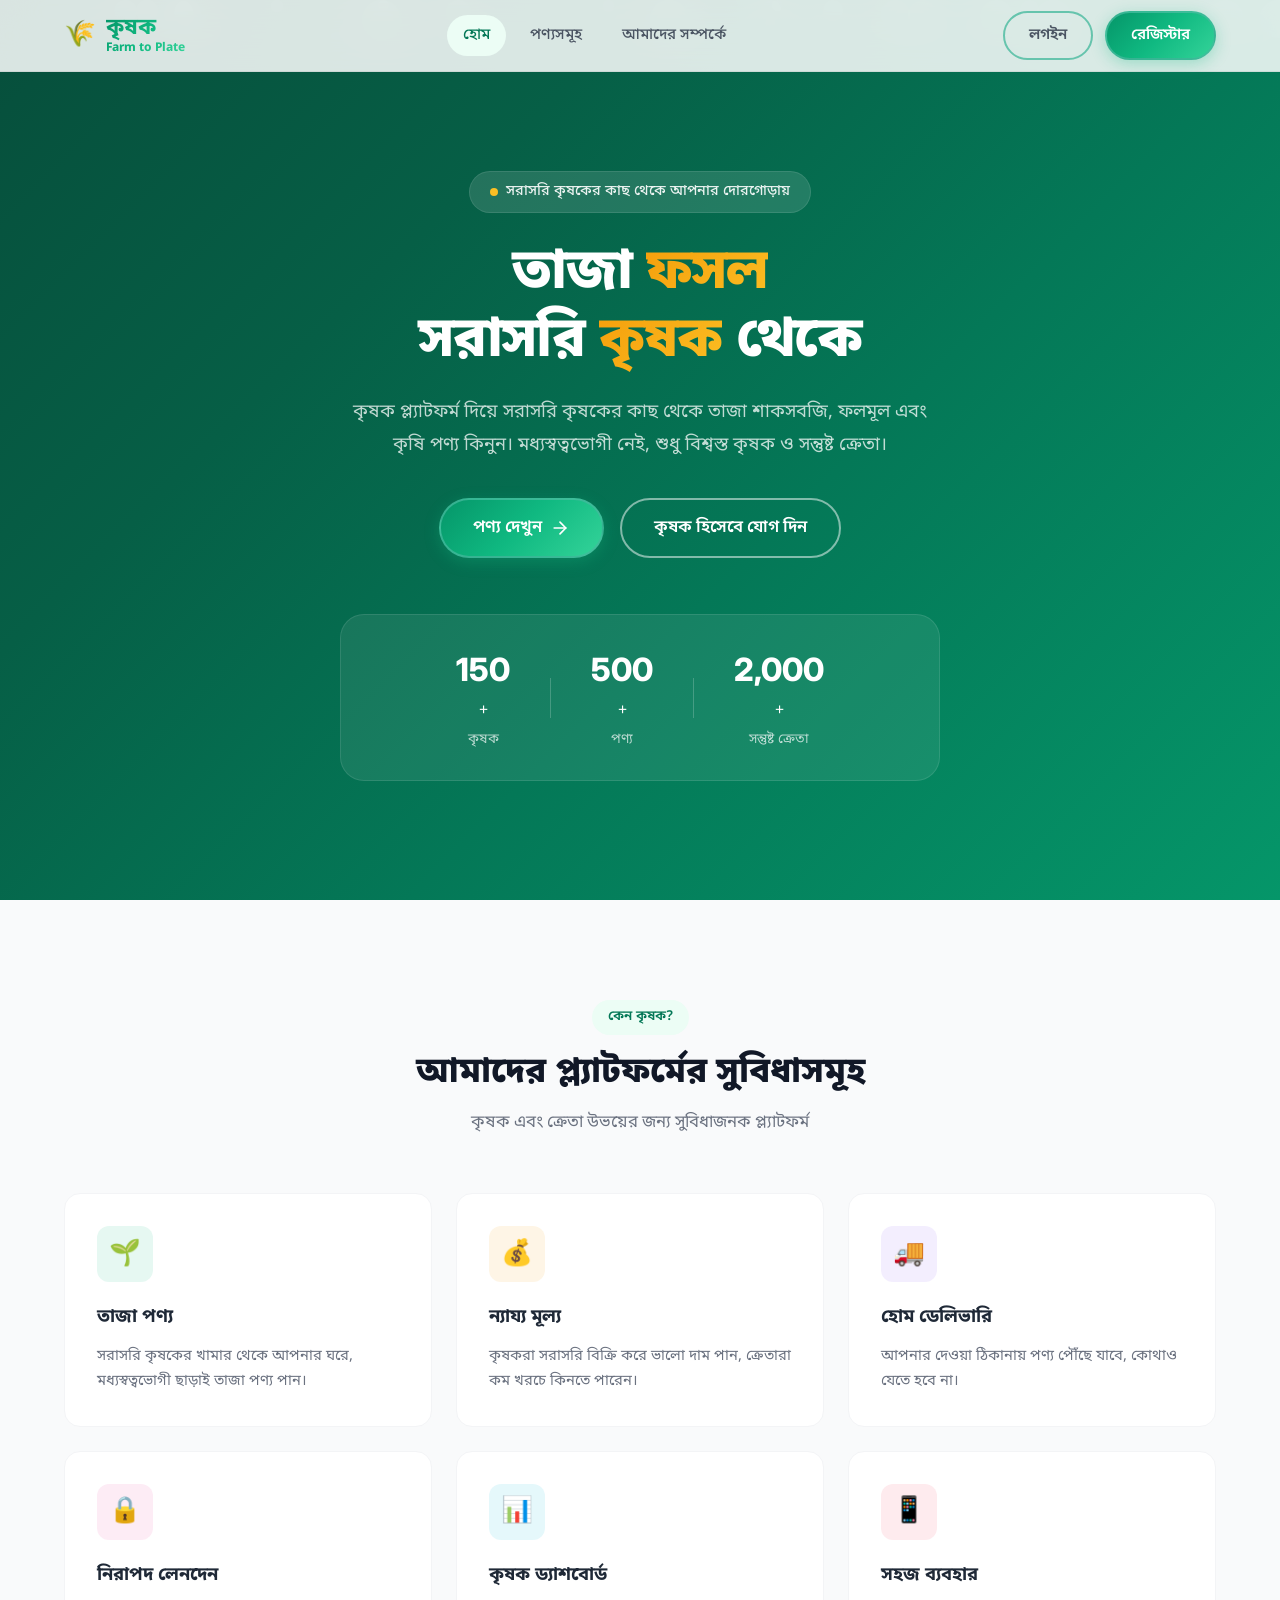
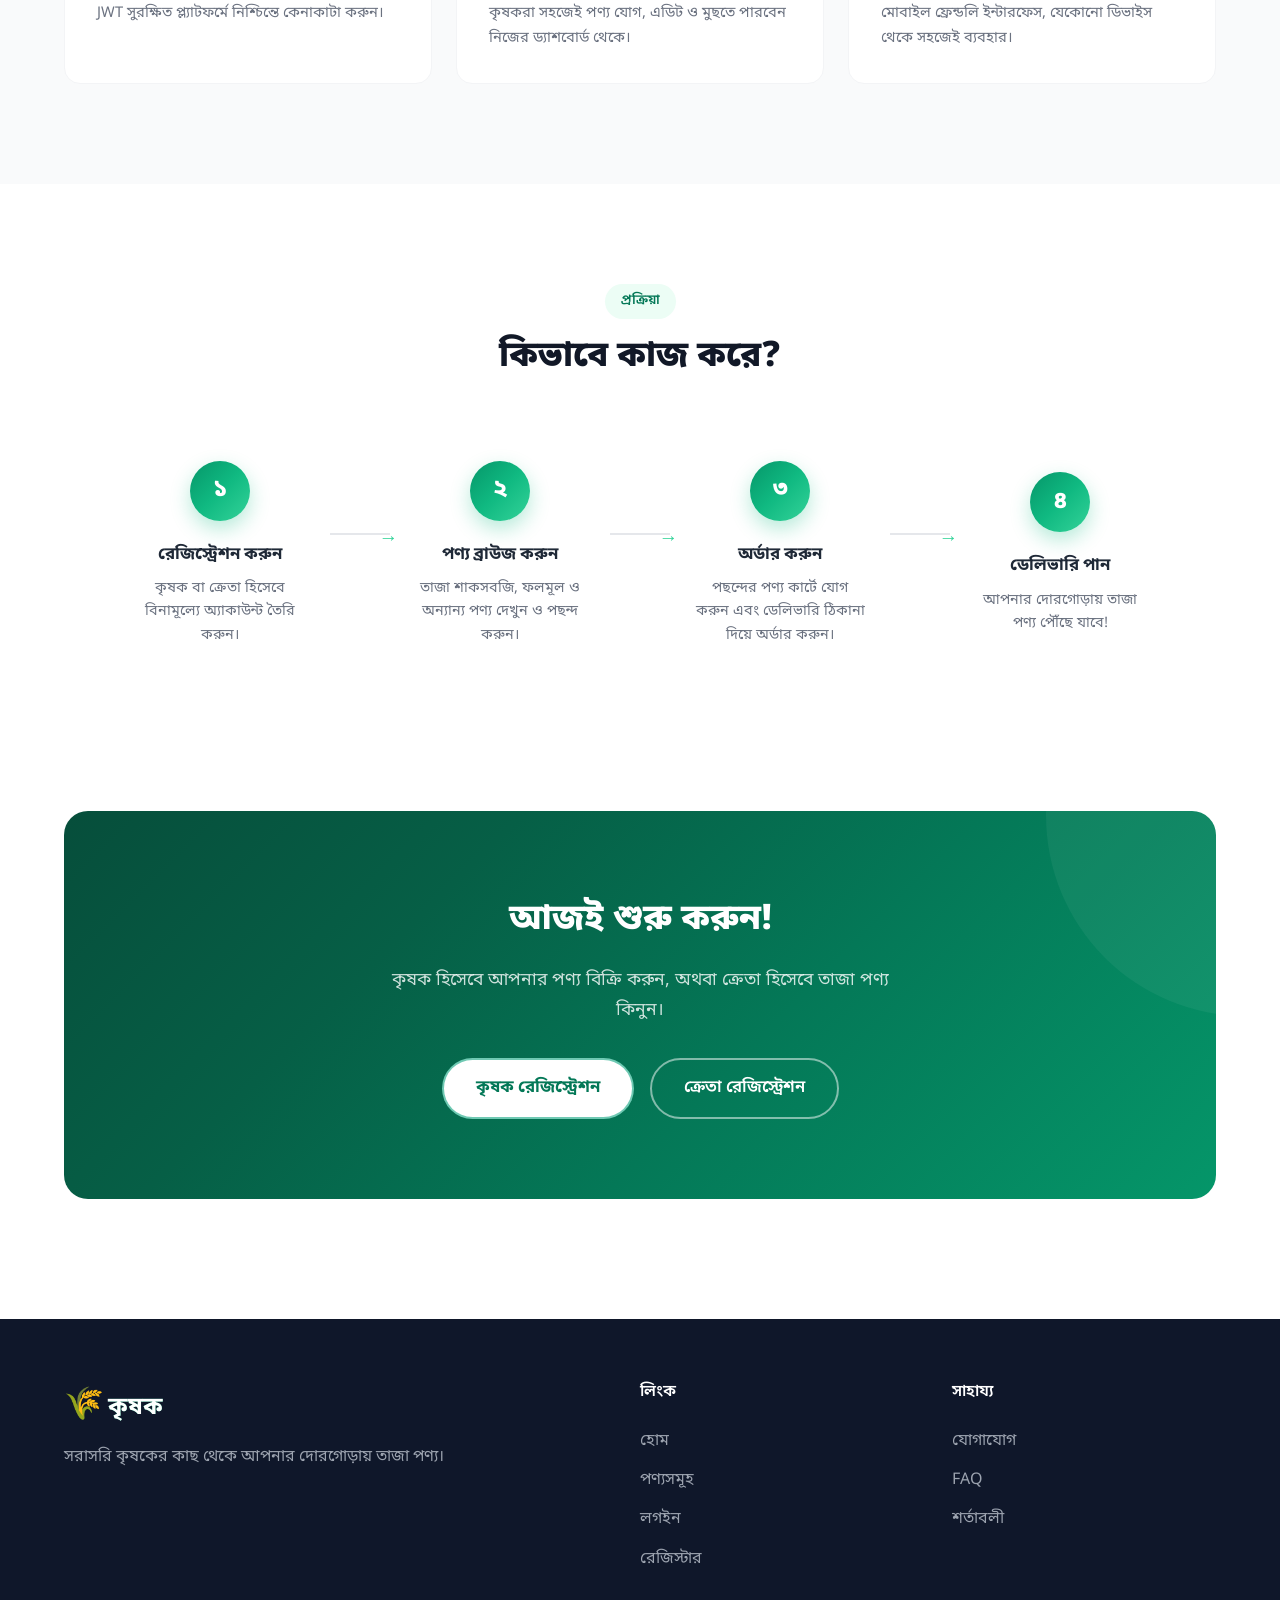
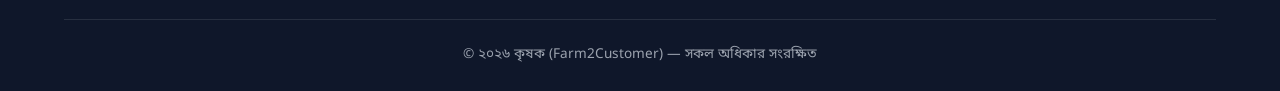
==== index.html @ 164684e6 "update" ====
<!DOCTYPE html>
<html lang="bn">
<head>
    <meta charset="UTF-8">
    <meta name="viewport" content="width=device-width, initial-scale=1.0">
    <meta name="description" content="কৃষক - Farm2Plate মার্কেটপ্লেস। সরাসরি কৃষকের কাছ থেকে তাজা শাকসবজি ও ফলমূল কিনুন।">
    <title>কৃষক — Farm2Plate</title>
    <link rel="preconnect" href="https://fonts.googleapis.com">
    <link rel="preconnect" href="https://fonts.gstatic.com" crossorigin>
    <link href="https://fonts.googleapis.com/css2?family=Noto+Sans+Bengali:wght@300;400;500;600;700;800&family=Inter:wght@300;400;500;600;700;800&display=swap" rel="stylesheet">
    <link rel="stylesheet" href="css/style.css">
    <link rel="stylesheet" href="css/landing.css">
</head>
<body>
    <!-- Navbar -->
    <nav class="navbar" id="navbar">
        <div class="nav-container">
            <a href="index.html" class="nav-logo">
                <span class="logo-icon">🌾</span>
                <span class="logo-text" style="margin: 0; padding: 0; display: flex; flex-direction: column; gap: 3px; line-height: 1;">কৃষক<span style="font-size: 12px; padding: 0; margin: 0;">Farm to Plate</span></span>
            </a>
            <div class="nav-links" id="navLinks">
                <a href="index.html" class="nav-link active">হোম</a>
                <a href="products.html" class="nav-link">পণ্যসমূহ</a>
                <a href="about.html" class="nav-link">আমাদের সম্পর্কে</a>
            </div>
            <div class="nav-actions">
                <a href="login.html" class="btn btn-ghost" id="loginBtn">লগইন</a>
                <a href="register.html" class="btn btn-primary" id="registerBtn">রেজিস্টার</a>
                <div class="user-dropdown" id="userDropdown">
                        <div class="dropdown-header">
                            <span id="dropdownName">User</span>
                            <span class="dropdown-role" id="dropdownRole">customer</span>
                        </div>
                        <div class="dropdown-divider"></div>
                        <a href="#" id="dashboardLink" class="dropdown-item">ড্যাশবোর্ড</a>
                        <a href="#" id="profileLink" class="dropdown-item">প্রোফাইল</a>
                        <div class="dropdown-divider"></div>
                        <button class="dropdown-item logout" id="logoutBtn">লগআউট</button>
                    </div>
                <div class="user-menu hidden" id="userMenu">
                    <button class="user-avatar" id="userAvatar">
                        <span id="userInitial">ক</span>
                    </button>
                </div>
            </div>
            <button class="nav-toggle" id="navToggle">
                <span></span><span></span><span></span>
            </button>
        </div>
    </nav>

    <!-- Hero Section -->
    <section class="hero" id="hero">
        <div class="hero-bg">
            <div class="hero-gradient"></div>
            <div class="hero-particles" id="heroParticles"></div>
        </div>
        <div class="hero-content">
            <div class="hero-badge">
                <span class="badge-dot"></span>
                সরাসরি কৃষকের কাছ থেকে আপনার দোরগোড়ায়
            </div>
            <h1 class="hero-title">
                তাজা <span class="gradient-text">ফসল</span><br>
                সরাসরি <span class="gradient-text">কৃষক</span> থেকে
            </h1>
            <p class="hero-description">
                কৃষক প্ল্যাটফর্ম দিয়ে সরাসরি কৃষকের কাছ থেকে তাজা শাকসবজি, ফলমূল এবং কৃষি পণ্য কিনুন।
                মধ্যস্বত্বভোগী নেই, শুধু বিশ্বস্ত কৃষক ও সন্তুষ্ট ক্রেতা।
            </p>
            <div class="hero-actions">
                <a href="products.html" class="btn btn-primary btn-lg">
                    <span>পণ্য দেখুন</span>
                    <svg width="20" height="20" viewBox="0 0 24 24" fill="none" stroke="currentColor" stroke-width="2" stroke-linecap="round" stroke-linejoin="round"><line x1="5" y1="12" x2="19" y2="12"></line><polyline points="12 5 19 12 12 19"></polyline></svg>
                </a>
                <a href="register.html?role=farmer" class="btn btn-outline-light btn-lg">
                    কৃষক হিসেবে যোগ দিন
                </a>
            </div>
            <div class="hero-stats">
                <div class="stat-item">
                    <span class="stat-number" data-count="150">0</span>+
                    <span class="stat-label">কৃষক</span>
                </div>
                <div class="stat-divider"></div>
                <div class="stat-item">
                    <span class="stat-number" data-count="500">0</span>+
                    <span class="stat-label">পণ্য</span>
                </div>
                <div class="stat-divider"></div>
                <div class="stat-item">
                    <span class="stat-number" data-count="2000">0</span>+
                    <span class="stat-label">সন্তুষ্ট ক্রেতা</span>
                </div>
            </div>
        </div>
    </section>

    <!-- Features Section -->
    <section class="features" id="features">
        <div class="container">
            <div class="section-header">
                <span class="section-badge">কেন কৃষক?</span>
                <h2 class="section-title">আমাদের প্ল্যাটফর্মের সুবিধাসমূহ</h2>
                <p class="section-description">কৃষক এবং ক্রেতা উভয়ের জন্য সুবিধাজনক প্ল্যাটফর্ম</p>
            </div>
            <div class="features-grid">
                <div class="feature-card">
                    <div class="feature-icon" style="--accent: #10b981;">🌱</div>
                    <h3>তাজা পণ্য</h3>
                    <p>সরাসরি কৃষকের খামার থেকে আপনার ঘরে, মধ্যস্বত্বভোগী ছাড়াই তাজা পণ্য পান।</p>
                </div>
                <div class="feature-card">
                    <div class="feature-icon" style="--accent: #f59e0b;">💰</div>
                    <h3>ন্যায্য মূল্য</h3>
                    <p>কৃষকরা সরাসরি বিক্রি করে ভালো দাম পান, ক্রেতারা কম খরচে কিনতে পারেন।</p>
                </div>
                <div class="feature-card">
                    <div class="feature-icon" style="--accent: #8b5cf6;">🚚</div>
                    <h3>হোম ডেলিভারি</h3>
                    <p>আপনার দেওয়া ঠিকানায় পণ্য পৌঁছে যাবে, কোথাও যেতে হবে না।</p>
                </div>
                <div class="feature-card">
                    <div class="feature-icon" style="--accent: #ec4899;">🔒</div>
                    <h3>নিরাপদ লেনদেন</h3>
                    <p>JWT সুরক্ষিত প্ল্যাটফর্মে নিশ্চিন্তে কেনাকাটা করুন।</p>
                </div>
                <div class="feature-card">
                    <div class="feature-icon" style="--accent: #06b6d4;">📊</div>
                    <h3>কৃষক ড্যাশবোর্ড</h3>
                    <p>কৃষকরা সহজেই পণ্য যোগ, এডিট ও মুছতে পারবেন নিজের ড্যাশবোর্ড থেকে।</p>
                </div>
                <div class="feature-card">
                    <div class="feature-icon" style="--accent: #f43f5e;">📱</div>
                    <h3>সহজ ব্যবহার</h3>
                    <p>মোবাইল ফ্রেন্ডলি ইন্টারফেস, যেকোনো ডিভাইস থেকে সহজেই ব্যবহার।</p>
                </div>
            </div>
        </div>
    </section>

    <!-- How It Works -->
    <section class="how-it-works" id="howItWorks">
        <div class="container">
            <div class="section-header">
                <span class="section-badge">প্রক্রিয়া</span>
                <h2 class="section-title">কিভাবে কাজ করে?</h2>
            </div>
            <div class="steps-container">
                <div class="step-card">
                    <div class="step-number">১</div>
                    <div class="step-content">
                        <h3>রেজিস্ট্রেশন করুন</h3>
                        <p>কৃষক বা ক্রেতা হিসেবে বিনামূল্যে অ্যাকাউন্ট তৈরি করুন।</p>
                    </div>
                </div>
                <div class="step-connector"></div>
                <div class="step-card">
                    <div class="step-number">২</div>
                    <div class="step-content">
                        <h3>পণ্য ব্রাউজ করুন</h3>
                        <p>তাজা শাকসবজি, ফলমূল ও অন্যান্য পণ্য দেখুন ও পছন্দ করুন।</p>
                    </div>
                </div>
                <div class="step-connector"></div>
                <div class="step-card">
                    <div class="step-number">৩</div>
                    <div class="step-content">
                        <h3>অর্ডার করুন</h3>
                        <p>পছন্দের পণ্য কার্টে যোগ করুন এবং ডেলিভারি ঠিকানা দিয়ে অর্ডার করুন।</p>
                    </div>
                </div>
                <div class="step-connector"></div>
                <div class="step-card">
                    <div class="step-number">৪</div>
                    <div class="step-content">
                        <h3>ডেলিভারি পান</h3>
                        <p>আপনার দোরগোড়ায় তাজা পণ্য পৌঁছে যাবে!</p>
                    </div>
                </div>
            </div>
        </div>
    </section>

    <!-- CTA Section -->
    <section class="cta-section">
        <div class="container">
            <div class="cta-card">
                <div class="cta-content">
                    <h2>আজই শুরু করুন!</h2>
                    <p>কৃষক হিসেবে আপনার পণ্য বিক্রি করুন, অথবা ক্রেতা হিসেবে তাজা পণ্য কিনুন।</p>
                    <div class="cta-actions">
                        <a href="register.html?role=farmer" class="btn btn-light btn-lg">কৃষক রেজিস্ট্রেশন</a>
                        <a href="register.html?role=customer" class="btn btn-outline-light btn-lg">ক্রেতা রেজিস্ট্রেশন</a>
                    </div>
                </div>
            </div>
        </div>
    </section>

    <!-- Footer -->
    <footer class="footer">
        <div class="container">
            <div class="footer-content">
                <div class="footer-brand">
                    <span class="logo-icon">🌾</span>
                    <span class="logo-text">কৃষক</span>
                    <p>সরাসরি কৃষকের কাছ থেকে আপনার দোরগোড়ায় তাজা পণ্য।</p>
                </div>
                <div class="footer-links">
                    <h4>লিংক</h4>
                    <a href="index.html">হোম</a>
                    <a href="products.html">পণ্যসমূহ</a>
                    <a href="login.html">লগইন</a>
                    <a href="register.html">রেজিস্টার</a>
                </div>
                <div class="footer-links">
                    <h4>সাহায্য</h4>
                    <a href="#">যোগাযোগ</a>
                    <a href="#">FAQ</a>
                    <a href="#">শর্তাবলী</a>
                </div>
            </div>
            <div class="footer-bottom">
                <p>&copy; ২০২৬ কৃষক (Farm2Customer) — সকল অধিকার সংরক্ষিত</p>
            </div>
        </div>
    </footer>

    <script src="js/config.js"></script>
    <script src="js/auth.js"></script>
    <script src="js/app.js"></script>
    <script src="js/landing.js"></script>
</body>
</html>
---- css/style.css ----
/* ===== CSS RESET & VARIABLES ===== */
*,
*::before,
*::after {
    margin: 0;
    padding: 0;
    box-sizing: border-box;
}

:root {
    /* Primary Colors - Earthy Green Theme */
    --primary-50: #ecfdf5;
    --primary-100: #d1fae5;
    --primary-200: #a7f3d0;
    --primary-300: #6ee7b7;
    --primary-400: #34d399;
    --primary-500: #10b981;
    --primary-600: #059669;
    --primary-700: #047857;
    --primary-800: #065f46;
    --primary-900: #064e3b;

    /* Accent - Warm Gold */
    --accent-50: #fffbeb;
    --accent-100: #fef3c7;
    --accent-200: #fde68a;
    --accent-300: #fcd34d;
    --accent-400: #fbbf24;
    --accent-500: #f59e0b;
    --accent-600: #d97706;
    --accent-700: #b45309;

    /* Neutrals */
    --gray-50: #f9fafb;
    --gray-100: #f3f4f6;
    --gray-200: #e5e7eb;
    --gray-300: #d1d5db;
    --gray-400: #9ca3af;
    --gray-500: #6b7280;
    --gray-600: #4b5563;
    --gray-700: #374151;
    --gray-800: #1f2937;
    --gray-900: #111827;

    /* Semantic */
    --success: #10b981;
    --warning: #f59e0b;
    --danger: #ef4444;
    --info: #3b82f6;

    /* Surfaces */
    --bg-primary: #ffffff;
    --bg-secondary: #f9fafb;
    --bg-elevated: #ffffff;
    --bg-dark: #0f172a;
    --bg-glass: rgba(255, 255, 255, 0.7);

    /* Gradients */
    --gradient-primary: linear-gradient(135deg, #059669 0%, #10b981 50%, #34d399 100%);
    --gradient-hero: linear-gradient(135deg, #064e3b 0%, #065f46 30%, #047857 60%, #059669 100%);
    --gradient-accent: linear-gradient(135deg, #f59e0b 0%, #fbbf24 100%);
    --gradient-card: linear-gradient(145deg, rgba(255, 255, 255, 0.9) 0%, rgba(249, 250, 251, 0.9) 100%);

    /* Shadows */
    --shadow-sm: 0 1px 2px 0 rgb(0 0 0 / 0.05);
    --shadow-md: 0 4px 6px -1px rgb(0 0 0 / 0.1), 0 2px 4px -2px rgb(0 0 0 / 0.1);
    --shadow-lg: 0 10px 15px -3px rgb(0 0 0 / 0.1), 0 4px 6px -4px rgb(0 0 0 / 0.1);
    --shadow-xl: 0 20px 25px -5px rgb(0 0 0 / 0.1), 0 8px 10px -6px rgb(0 0 0 / 0.1);
    --shadow-glow: 0 0 40px rgba(16, 185, 129, 0.15);

    /* Typography */
    --font-bn: 'Noto Sans Bengali', sans-serif;
    --font-en: 'Inter', sans-serif;

    /* Spacing */
    --nav-height: 72px;

    /* Radius */
    --radius-sm: 8px;
    --radius-md: 12px;
    --radius-lg: 16px;
    --radius-xl: 24px;
    --radius-full: 9999px;

    /* Transitions */
    --transition-fast: 150ms cubic-bezier(0.4, 0, 0.2, 1);
    --transition-base: 250ms cubic-bezier(0.4, 0, 0.2, 1);
    --transition-slow: 350ms cubic-bezier(0.4, 0, 0.2, 1);
}

html {
    scroll-behavior: smooth;
    scroll-padding-top: var(--nav-height);
}

body {
    font-family: var(--font-bn);
    color: var(--gray-800);
    background: var(--bg-primary);
    line-height: 1.7;
    -webkit-font-smoothing: antialiased;
    -moz-osx-font-smoothing: grayscale;
    overflow-x: hidden;
}

a {
    text-decoration: none;
    color: inherit;
    transition: color var(--transition-fast);
}

img {
    max-width: 100%;
    display: block;
}

button {
    cursor: pointer;
    border: none;
    background: none;
    font-family: inherit;
}

input,
select,
textarea {
    font-family: inherit;
    font-size: inherit;
}

/* ===== CONTAINER ===== */
.container {
    max-width: 1200px;
    margin: 0 auto;
    padding: 0 24px;
}

/* ===== NAVBAR ===== */
.navbar {
    position: fixed;
    top: 0;
    left: 0;
    right: 0;
    height: var(--nav-height);
    z-index: 1000;
    background: rgba(255, 255, 255, 0.85);
    backdrop-filter: blur(20px);
    -webkit-backdrop-filter: blur(20px);
    border-bottom: 1px solid rgba(0, 0, 0, 0.06);
    transition: all var(--transition-base);
}

.navbar.scrolled {
    background: rgba(255, 255, 255, 0.95);
    box-shadow: var(--shadow-md);
}

.nav-container {
    max-width: 1200px;
    margin: 0 auto;
    padding: 0 24px;
    height: 100%;
    display: flex;
    align-items: center;
    justify-content: space-between;
}

.nav-logo {
    display: flex;
    align-items: center;
    gap: 10px;
    font-weight: 700;
    font-size: 1.4rem;
    color: var(--primary-700);
}

.logo-icon {
    font-size: 1.6rem;
}

.logo-text {
    background: var(--gradient-primary);
    -webkit-background-clip: text;
    -webkit-text-fill-color: transparent;
    background-clip: text;
}

.nav-links {
    display: flex;
    gap: 8px;
}

.nav-link {
    padding: 8px 16px;
    border-radius: var(--radius-full);
    font-size: 0.95rem;
    font-weight: 500;
    color: var(--gray-600);
    transition: all var(--transition-fast);
}

.nav-link:hover,
.nav-link.active {
    color: var(--primary-700);
    background: var(--primary-50);
}

.nav-actions {
    display: flex;
    align-items: center;
    gap: 12px;
}

.nav-toggle {
    display: none;
    flex-direction: column;
    gap: 5px;
    padding: 8px;
}

.nav-toggle span {
    width: 22px;
    height: 2px;
    background: var(--gray-700);
    border-radius: 2px;
    transition: all var(--transition-fast);
}

/* User Menu */
.user-menu {
    position: relative;
}

.user-avatar {
    width: 40px;
    height: 40px;
    border-radius: 50%;
    background: var(--gradient-primary);
    display: flex;
    align-items: center;
    justify-content: center;
    color: white;
    font-weight: 700;
    font-size: 1rem;
    cursor: pointer;
    transition: transform var(--transition-fast);
}

.user-avatar:hover {
    transform: scale(1.05);
}

.user-dropdown {
    position: absolute;
    top: calc(100% + 8px);
    right: 0;
    min-width: 220px;
    background: var(--bg-elevated);
    border-radius: var(--radius-md);
    box-shadow: var(--shadow-xl);
    border: 1px solid var(--gray-200);
    opacity: 0;
    visibility: hidden;
    transform: translateY(-8px);
    transition: all var(--transition-fast);
    z-index: 100;
}

.user-dropdown.show {
    opacity: 1;
    visibility: visible;
    transform: translateY(0);
}

.dropdown-header {
    padding: 16px;
    display: flex;
    flex-direction: column;
    gap: 2px;
}

.dropdown-header span:first-child {
    font-weight: 600;
    color: var(--gray-800);
}

.dropdown-role {
    font-size: 0.8rem;
    color: var(--primary-600);
    text-transform: capitalize;
}

.dropdown-divider {
    height: 1px;
    background: var(--gray-200);
}

.dropdown-item {
    display: block;
    width: 100%;
    text-align: left;
    padding: 10px 16px;
    font-size: 0.9rem;
    color: var(--gray-600);
    transition: all var(--transition-fast);
}

.dropdown-item:hover {
    background: var(--gray-50);
    color: var(--gray-800);
}

.dropdown-item.logout {
    color: var(--danger);
}

.dropdown-item.logout:hover {
    background: #fef2f2;
}

.hidden {
    display: none !important;
}

/* ===== BUTTONS ===== */
.btn {
    display: inline-flex;
    align-items: center;
    justify-content: center;
    gap: 8px;
    padding: 10px 24px;
    border-radius: var(--radius-full);
    font-weight: 600;
    font-size: 0.95rem;
    transition: all var(--transition-base);
    border: 2px solid rgba(68, 185, 156, 0.767);
    cursor: pointer;
    white-space: nowrap;
}

.btn-primary {
    background: var(--gradient-primary);
    color: white;
    box-shadow: 0 4px 15px rgba(16, 185, 129, 0.3);
}

.btn-primary:hover {
    transform: translateY(-2px);
    box-shadow: 0 8px 25px rgba(16, 185, 129, 0.4);
}

.btn-ghost {
    color: var(--gray-600);
    background: transparent;
}

.btn-ghost:hover {
    color: var(--primary-700);
    background: var(--primary-50);
}

.btn-outline {
    border-color: var(--primary-500);
    color: var(--primary-700);
    background: transparent;
}

.btn-outline:hover {
    background: var(--primary-50);
    transform: translateY(-2px);
}

.btn-light {
    background: white;
    color: var(--primary-700);
    font-weight: 700;
}

.btn-light:hover {
    transform: translateY(-2px);
    box-shadow: 0 8px 25px rgba(255, 255, 255, 0.3);
}

.btn-outline-light {
    border-color: rgba(255, 255, 255, 0.5);
    color: white;
}

.btn-outline-light:hover {
    background: rgba(255, 255, 255, 0.1);
    border-color: white;
    transform: translateY(-2px);
}

.btn-danger {
    background: var(--danger);
    color: white;
}

.btn-danger:hover {
    background: #dc2626;
    transform: translateY(-2px);
}

.btn-sm {
    padding: 6px 16px;
    font-size: 0.85rem;
}

.btn-lg {
    padding: 14px 32px;
    font-size: 1.05rem;
}

.btn-icon {
    padding: 8px;
    border-radius: var(--radius-sm);
}

.btn:disabled {
    opacity: 0.5;
    cursor: not-allowed;
    transform: none !important;
}

/* ===== FORM ELEMENTS ===== */
.form-group {
    margin-bottom: 20px;
}

.form-label {
    display: block;
    margin-bottom: 6px;
    font-weight: 500;
    font-size: 0.9rem;
    color: var(--gray-700);
}

.form-input {
    width: 100%;
    padding: 12px 16px;
    border: 2px solid var(--gray-200);
    border-radius: var(--radius-md);
    font-size: 0.95rem;
    background: var(--bg-primary);
    color: var(--gray-800);
    transition: all var(--transition-fast);
    outline: none;
}

.form-input:focus {
    border-color: var(--primary-400);
    box-shadow: 0 0 0 4px rgba(16, 185, 129, 0.1);
}

.form-input::placeholder {
    color: var(--gray-400);
}

.form-input.error {
    border-color: var(--danger);
    box-shadow: 0 0 0 4px rgba(239, 68, 68, 0.1);
}

.form-error {
    display: block;
    margin-top: 4px;
    font-size: 0.8rem;
    color: var(--danger);
}

.form-select {
    width: 100%;
    padding: 12px 16px;
    border: 2px solid var(--gray-200);
    border-radius: var(--radius-md);
    font-size: 0.95rem;
    background: var(--bg-primary);
    color: var(--gray-800);
    transition: all var(--transition-fast);
    outline: none;
    appearance: none;
    background-image: url("data:image/svg+xml,%3Csvg xmlns='http://www.w3.org/2000/svg' width='24' height='24' viewBox='0 0 24 24' fill='none' stroke='%236b7280' stroke-width='2' stroke-linecap='round' stroke-linejoin='round'%3E%3Cpolyline points='6 9 12 15 18 9'%3E%3C/polyline%3E%3C/svg%3E");
    background-repeat: no-repeat;
    background-position: right 12px center;
    background-size: 18px;
    padding-right: 40px;
}

.form-select:focus {
    border-color: var(--primary-400);
    box-shadow: 0 0 0 4px rgba(16, 185, 129, 0.1);
}

textarea.form-input {
    resize: vertical;
    min-height: 100px;
}

/* ===== SECTION HEADERS ===== */
.section-header {
    text-align: center;
    margin-bottom: 56px;
}

.section-badge {
    display: inline-block;
    padding: 6px 16px;
    border-radius: var(--radius-full);
    background: var(--primary-50);
    color: var(--primary-700);
    font-size: 0.85rem;
    font-weight: 600;
    margin-bottom: 16px;
}

.section-title {
    font-size: 2.2rem;
    font-weight: 800;
    color: var(--gray-900);
    margin-bottom: 12px;
    line-height: 1.3;
}

.section-description {
    font-size: 1.05rem;
    color: var(--gray-500);
    max-width: 560px;
    margin: 0 auto;
}

/* ===== CARDS ===== */
.card {
    background: var(--bg-elevated);
    border-radius: var(--radius-lg);
    border: 1px solid var(--gray-200);
    overflow: hidden;
    transition: all var(--transition-base);
}

.card:hover {
    box-shadow: var(--shadow-lg);
    transform: translateY(-4px);
}

/* ===== TOAST NOTIFICATION ===== */
.toast-container {
    position: fixed;
    top: 88px;
    right: 24px;
    display: flex;
    flex-direction: column;
    gap: 10px;
    z-index: 9999;
    pointer-events: none;
}

.toast {
    display: flex;
    align-items: center;
    gap: 12px;
    padding: 14px 20px;
    border-radius: var(--radius-md);
    background: var(--bg-elevated);
    box-shadow: var(--shadow-xl);
    border: 1px solid var(--gray-200);
    animation: slideInRight 0.3s ease forwards;
    pointer-events: auto;
    min-width: 300px;
    max-width: 420px;
}

.toast.toast-success {
    border-left: 4px solid var(--success);
}

.toast.toast-error {
    border-left: 4px solid var(--danger);
}

.toast.toast-warning {
    border-left: 4px solid var(--warning);
}

.toast.toast-info {
    border-left: 4px solid var(--info);
}

.toast-icon {
    font-size: 1.3rem;
    flex-shrink: 0;
}

.toast-message {
    font-size: 0.9rem;
    color: var(--gray-700);
    flex: 1;
}

.toast-close {
    font-size: 1.1rem;
    color: var(--gray-400);
    cursor: pointer;
    padding: 4px;
    border-radius: 4px;
    transition: all var(--transition-fast);
    flex-shrink: 0;
}

.toast-close:hover {
    background: var(--gray-100);
    color: var(--gray-600);
}

.toast.removing {
    animation: slideOutRight 0.3s ease forwards;
}

@keyframes slideInRight {
    from {
        transform: translateX(100%);
        opacity: 0;
    }

    to {
        transform: translateX(0);
        opacity: 1;
    }
}

@keyframes slideOutRight {
    from {
        transform: translateX(0);
        opacity: 1;
    }

    to {
        transform: translateX(100%);
        opacity: 0;
    }
}

/* ===== MODAL ===== */
.modal-overlay {
    position: fixed;
    inset: 0;
    background: rgba(0, 0, 0, 0.5);
    backdrop-filter: blur(4px);
    display: flex;
    align-items: center;
    justify-content: center;
    z-index: 3000;
    padding: 24px;
    opacity: 0;
    visibility: hidden;
    transition: all var(--transition-base);
}

.modal-overlay.active {
    opacity: 1;
    visibility: visible;
}

.modal {
    background: var(--bg-elevated);
    border-radius: var(--radius-lg);
    max-width: 500px;
    width: 100%;
    max-height: 85vh;
    overflow-y: auto;
    transform: scale(0.95);
    transition: transform var(--transition-base);
}

.modal-overlay.active .modal {
    transform: scale(1);
}

.modal-header {
    display: flex;
    align-items: center;
    justify-content: space-between;
    padding: 20px 24px;
    border-bottom: 1px solid var(--gray-200);
}

.modal-title {
    font-size: 1.2rem;
    font-weight: 700;
    color: var(--gray-800);
}

.modal-close {
    width: 32px;
    height: 32px;
    display: flex;
    align-items: center;
    justify-content: center;
    border-radius: 8px;
    font-size: 1.2rem;
    color: var(--gray-400);
    transition: all var(--transition-fast);
}

.modal-close:hover {
    background: var(--gray-100);
    color: var(--gray-600);
}

.modal-body {
    padding: 24px;
}

.modal-footer {
    padding: 16px 24px;
    border-top: 1px solid var(--gray-200);
    display: flex;
    justify-content: flex-end;
    gap: 12px;
}

/* ===== LOADING ===== */
.spinner {
    width: 24px;
    height: 24px;
    border: 3px solid var(--gray-200);
    border-top-color: var(--primary-500);
    border-radius: 50%;
    animation: spin 0.7s linear infinite;
}

@keyframes spin {
    to {
        transform: rotate(360deg);
    }
}

.page-loader {
    display: flex;
    align-items: center;
    justify-content: center;
    min-height: 400px;
    flex-direction: column;
    gap: 16px;
    color: var(--gray-500);
}

.page-loader .spinner {
    width: 40px;
    height: 40px;
}

/* ===== EMPTY STATE ===== */
.empty-state {
    text-align: center;
    padding: 60px 24px;
    color: var(--gray-400);
}

.empty-state-icon {
    font-size: 3rem;
    margin-bottom: 16px;
}

.empty-state h3 {
    font-size: 1.2rem;
    color: var(--gray-600);
    margin-bottom: 8px;
}

.empty-state p {
    color: var(--gray-400);
    max-width: 400px;
    margin: 0 auto 24px;
}

/* ===== STATUS BADGES ===== */
.status-badge {
    display: inline-flex;
    align-items: center;
    gap: 6px;
    padding: 4px 12px;
    border-radius: var(--radius-full);
    font-size: 0.8rem;
    font-weight: 600;
}

.status-badge::before {
    content: '';
    width: 6px;
    height: 6px;
    border-radius: 50%;
    flex-shrink: 0;
}

.status-pending {
    background: #fef3c7;
    color: #92400e;
}

.status-pending::before {
    background: #f59e0b;
}

.status-accepted {
    background: #dbeafe;
    color: #1e40af;
}

.status-accepted::before {
    background: #3b82f6;
}

.status-shipped {
    background: #e0e7ff;
    color: #3730a3;
}

.status-shipped::before {
    background: #6366f1;
}

.status-delivered {
    background: #d1fae5;
    color: #065f46;
}

.status-delivered::before {
    background: #10b981;
}

.status-available {
    background: #d1fae5;
    color: #065f46;
}

.status-available::before {
    background: #10b981;
}

.status-out_of_stock {
    background: #fee2e2;
    color: #991b1b;
}

.status-out_of_stock::before {
    background: #ef4444;
}

/* ===== FOOTER ===== */
.footer {
    background: var(--bg-dark);
    color: var(--gray-400);
    padding: 60px 0 24px;
    margin-top: 80px;
}

.footer-content {
    display: grid;
    grid-template-columns: 2fr 1fr 1fr;
    gap: 48px;
    margin-bottom: 40px;
}

.footer-brand .logo-icon {
    font-size: 2rem;
}

.footer-brand .logo-text {
    font-size: 1.5rem;
    font-weight: 700;
    -webkit-text-fill-color: white;
}

.footer-brand p {
    margin-top: 12px;
    line-height: 1.6;
}

.footer-links h4 {
    color: white;
    font-weight: 600;
    margin-bottom: 16px;
}

.footer-links a {
    display: block;
    color: var(--gray-400);
    padding: 6px 0;
    transition: color var(--transition-fast);
}

.footer-links a:hover {
    color: var(--primary-400);
}

.footer-bottom {
    padding-top: 24px;
    border-top: 1px solid rgba(255, 255, 255, 0.1);
    text-align: center;
    font-size: 0.85rem;
}

/* ===== TABLE ===== */
.data-table {
    width: 100%;
    border-collapse: collapse;
    font-size: 0.9rem;
}

.data-table th {
    background: var(--gray-50);
    color: var(--gray-600);
    font-weight: 600;
    text-align: left;
    padding: 12px 16px;
    border-bottom: 2px solid var(--gray-200);
    font-size: 0.8rem;
    text-transform: uppercase;
    letter-spacing: 0.05em;
}

.data-table td {
    padding: 12px 16px;
    border-bottom: 1px solid var(--gray-100);
    color: var(--gray-700);
}

.data-table tr:hover td {
    background: var(--gray-50);
}

.data-table .actions {
    display: flex;
    gap: 8px;
}

/* ===== RESPONSIVE ===== */
@media (max-width: 768px) {
    .nav-container {
        position: relative;
    }

    .nav-links {
        display: none;
        position: absolute;
        top: var(--nav-height);
        left: 0;
        right: 0;
        background: white;
        flex-direction: column;
        padding: 16px 24px;
        border-bottom: 1px solid var(--gray-200);
        box-shadow: var(--shadow-lg);
        z-index: 100;
    }

    .nav-links.open {
        display: flex;
    }

    .nav-toggle {
        display: flex;
    }

    /* Hamburger animation when menu is open */
    .nav-toggle.active span:nth-child(1) {
        transform: rotate(45deg) translate(5px, 5px);
    }

    .nav-toggle.active span:nth-child(2) {
        opacity: 0;
    }

    .nav-toggle.active span:nth-child(3) {
        transform: rotate(-45deg) translate(5px, -5px);
    }

    /* Hide nav-actions on mobile — items moved into hamburger dropdown by JS */
    .nav-actions {
        display: none !important;
    }

    /* Styles for action buttons moved inside the dropdown */
    .nav-links .mobile-action-item {
        width: 100%;
        text-align: center;
        justify-content: center;
    }

    .nav-links .mobile-actions-divider {
        height: 1px;
        background: var(--gray-200);
        margin: 8px 0;
    }

    .footer-content {
        grid-template-columns: 1fr;
        gap: 32px;
    }

    .section-title {
        font-size: 1.6rem;
    }

    .btn-lg {
        padding: 12px 24px;
        font-size: 0.95rem;
    }
}

/* Custom Modal System */
.modal-overlay {
    position: fixed;
    top: 0;
    left: 0;
    width: 100%;
    height: 100%;
    background: rgba(0, 0, 0, 0.4);
    backdrop-filter: blur(4px);
    display: flex;
    align-items: center;
    justify-content: center;
    z-index: 2000;
    opacity: 0;
    transition: opacity 0.2s ease;
}

.modal-overlay.active {
    opacity: 1;
}

.modal-content {
    background: white;
    border-radius: 20px;
    width: 90%;
    max-width: 450px;
    padding: 32px;
    box-shadow: var(--shadow-xl);
    transform: scale(0.9);
    transition: transform 0.2s cubic-bezier(0.34, 1.56, 0.64, 1);
    border: 1px solid var(--gray-100);
}

.modal-overlay.active .modal-content {
    transform: scale(1);
}

.modal-header {
    margin-bottom: 20px;
    display: flex;
    flex-direction: column;
    gap: 4px;
}

.modal-title {
    font-size: 1.25rem;
    font-weight: 700;
    color: var(--gray-900);
    margin-bottom: 8px;
    display: flex;
    align-items: center;
    gap: 12px;
}

.modal-message {
    color: var(--gray-600);
    line-height: 1.6;
    font-size: 1rem;
}

.modal-body {
    margin-bottom: 28px;
}

.modal-input {
    width: 100%;
    padding: 12px 16px;
    border: 2px solid var(--gray-200);
    border-radius: 12px;
    font-size: 1rem;
    margin-top: 16px;
    transition: border-color 0.2s;
}

.modal-input:focus {
    border-color: var(--primary-500);
    outline: none;
}

.modal-footer {
    display: flex;
    gap: 12px;
    justify-content: flex-end;
}

.modal-btn {
    padding: 10px 24px;
    border-radius: 10px;
    font-weight: 600;
    cursor: pointer;
    transition: all 0.2s;
}

.modal-btn-cancel {
    background: var(--gray-100);
    color: var(--gray-700);
    border: none;
}

.modal-btn-cancel:hover {
    background: var(--gray-200);
}

.modal-btn-confirm {
    background: var(--primary-600);
    color: white;
    border: none;
}

.modal-btn-confirm:hover {
    background: var(--primary-700);
    box-shadow: 0 4px 12px rgba(16, 185, 129, 0.3);
}

.modal-btn-danger {
    background: #ef4444;
    color: white;
    border: none;
}

.modal-btn-danger:hover {
    background: #dc2626;
    box-shadow: 0 4px 12px rgba(239, 68, 68, 0.3);
}
---- css/landing.css ----
/* ===== LANDING PAGE STYLES ===== */

/* Hero Section */
.hero {
    position: relative;
    min-height: 100vh;
    display: flex;
    align-items: center;
    justify-content: center;
    overflow: hidden;
    padding: calc(var(--nav-height) + 40px) 24px 60px;
}

.hero-bg {
    position: absolute;
    inset: 0;
    z-index: 0;
}

.hero-gradient {
    position: absolute;
    inset: 0;
    background: var(--gradient-hero);
}

.hero-particles {
    position: absolute;
    inset: 0;
    overflow: hidden;
}

.hero-particle {
    position: absolute;
    border-radius: 50%;
    background: rgba(255, 255, 255, 0.06);
    animation: float linear infinite;
}

@keyframes float {
    0% { transform: translateY(100vh) rotate(0deg); opacity: 0; }
    10% { opacity: 1; }
    90% { opacity: 1; }
    100% { transform: translateY(-100px) rotate(720deg); opacity: 0; }
}

.hero-content {
    position: relative;
    z-index: 1;
    text-align: center;
    max-width: 800px;
    animation: fadeInUp 0.8s ease forwards;
}

@keyframes fadeInUp {
    from { opacity: 0; transform: translateY(30px); }
    to { opacity: 1; transform: translateY(0); }
}

.hero-badge {
    display: inline-flex;
    align-items: center;
    gap: 8px;
    padding: 8px 20px;
    border-radius: var(--radius-full);
    background: rgba(255, 255, 255, 0.12);
    color: rgba(255, 255, 255, 0.9);
    font-size: 0.9rem;
    font-weight: 500;
    margin-bottom: 28px;
    backdrop-filter: blur(10px);
    border: 1px solid rgba(255, 255, 255, 0.1);
}

.badge-dot {
    width: 8px;
    height: 8px;
    border-radius: 50%;
    background: var(--accent-400);
    animation: pulse 2s ease-in-out infinite;
}

@keyframes pulse {
    0%, 100% { opacity: 1; transform: scale(1); }
    50% { opacity: 0.6; transform: scale(1.2); }
}

.hero-title {
    font-size: 3.5rem;
    font-weight: 800;
    color: white;
    line-height: 1.2;
    margin-bottom: 20px;
    letter-spacing: -0.02em;
}

.gradient-text {
    background: var(--gradient-accent);
    -webkit-background-clip: text;
    -webkit-text-fill-color: transparent;
    background-clip: text;
}

.hero-description {
    font-size: 1.15rem;
    color: rgba(255, 255, 255, 0.75);
    line-height: 1.8;
    margin-bottom: 36px;
    max-width: 600px;
    margin-left: auto;
    margin-right: auto;
}

.hero-actions {
    display: flex;
    gap: 16px;
    justify-content: center;
    flex-wrap: wrap;
    margin-bottom: 56px;
}

.hero-stats {
    display: flex;
    align-items: center;
    justify-content: center;
    gap: 40px;
    padding: 28px 40px;
    background: rgba(255, 255, 255, 0.08);
    border-radius: var(--radius-xl);
    backdrop-filter: blur(10px);
    border: 1px solid rgba(255, 255, 255, 0.1);
}

.stat-item {
    text-align: center;
    color: white;
}

.stat-number {
    font-size: 2rem;
    font-weight: 800;
    font-family: var(--font-en);
    display: block;
}

.stat-label {
    font-size: 0.85rem;
    color: rgba(255, 255, 255, 0.7);
    display: block;
    margin-top: 4px;
}

.stat-divider {
    width: 1px;
    height: 40px;
    background: rgba(255, 255, 255, 0.2);
}

/* Features Section */
.features {
    padding: 100px 0;
    background: var(--bg-secondary);
}

.features-grid {
    display: grid;
    grid-template-columns: repeat(3, 1fr);
    gap: 24px;
}

.feature-card {
    background: var(--bg-elevated);
    border-radius: var(--radius-lg);
    padding: 32px;
    border: 1px solid var(--gray-100);
    transition: all var(--transition-base);
    position: relative;
    overflow: hidden;
}

.feature-card::before {
    content: '';
    position: absolute;
    top: 0;
    left: 0;
    right: 0;
    height: 3px;
    background: var(--accent, var(--primary-500));
    transform: scaleX(0);
    transition: transform var(--transition-base);
}

.feature-card:hover {
    transform: translateY(-6px);
    box-shadow: var(--shadow-xl);
}

.feature-card:hover::before {
    transform: scaleX(1);
}

.feature-icon {
    width: 56px;
    height: 56px;
    display: flex;
    align-items: center;
    justify-content: center;
    font-size: 1.6rem;
    border-radius: var(--radius-md);
    background: color-mix(in srgb, var(--accent) 10%, transparent);
    margin-bottom: 20px;
}

.feature-card h3 {
    font-size: 1.15rem;
    font-weight: 700;
    color: var(--gray-800);
    margin-bottom: 10px;
}

.feature-card p {
    color: var(--gray-500);
    font-size: 0.92rem;
    line-height: 1.7;
}

/* How It Works */
.how-it-works {
    padding: 100px 0;
}

.steps-container {
    display: flex;
    align-items: center;
    justify-content: center;
    gap: 0;
    flex-wrap: wrap;
}

.step-card {
    display: flex;
    flex-direction: column;
    align-items: center;
    text-align: center;
    max-width: 220px;
    padding: 24px;
}

.step-number {
    width: 60px;
    height: 60px;
    display: flex;
    align-items: center;
    justify-content: center;
    font-size: 1.5rem;
    font-weight: 800;
    color: white;
    background: var(--gradient-primary);
    border-radius: 50%;
    margin-bottom: 20px;
    box-shadow: 0 8px 20px rgba(16, 185, 129, 0.3);
}

.step-content h3 {
    font-size: 1.05rem;
    font-weight: 700;
    color: var(--gray-800);
    margin-bottom: 8px;
}

.step-content p {
    font-size: 0.9rem;
    color: var(--gray-500);
    line-height: 1.6;
}

.step-connector {
    width: 60px;
    height: 2px;
    background: var(--gray-200);
    position: relative;
    margin-top: -40px;
}

.step-connector::after {
    content: '→';
    position: absolute;
    right: -8px;
    top: -10px;
    color: var(--primary-400);
    font-size: 1.2rem;
}

/* CTA Section */
.cta-section {
    padding: 40px 0;
}

.cta-card {
    background: var(--gradient-hero);
    border-radius: var(--radius-xl);
    padding: 80px 40px;
    text-align: center;
    position: relative;
    overflow: hidden;
}

.cta-card::before {
    content: '';
    position: absolute;
    top: -50%;
    right: -20%;
    width: 400px;
    height: 400px;
    border-radius: 50%;
    background: rgba(255, 255, 255, 0.05);
}

.cta-content {
    position: relative;
    z-index: 1;
}

.cta-content h2 {
    font-size: 2.2rem;
    font-weight: 800;
    color: white;
    margin-bottom: 16px;
}

.cta-content p {
    font-size: 1.1rem;
    color: rgba(255, 255, 255, 0.8);
    margin-bottom: 32px;
    max-width: 500px;
    margin-left: auto;
    margin-right: auto;
}

.cta-actions {
    display: flex;
    gap: 16px;
    justify-content: center;
    flex-wrap: wrap;
}

/* Responsive */
@media (max-width: 768px) {
    .hero-title {
        font-size: 2.2rem;
    }

    .hero-description {
        font-size: 1rem;
    }

    .hero-stats {
        flex-direction: column;
        gap: 20px;
        padding: 24px;
    }

    .stat-divider {
        width: 60px;
        height: 1px;
    }

    .features-grid {
        grid-template-columns: 1fr;
    }

    .steps-container {
        flex-direction: column;
    }

    .step-connector {
        width: 2px;
        height: 40px;
        margin-top: 0;
    }

    .step-connector::after {
        content: '↓';
        top: 10px;
        right: -8px;
    }

    .cta-card {
        padding: 50px 24px;
    }

    .cta-content h2 {
        font-size: 1.6rem;
    }
}
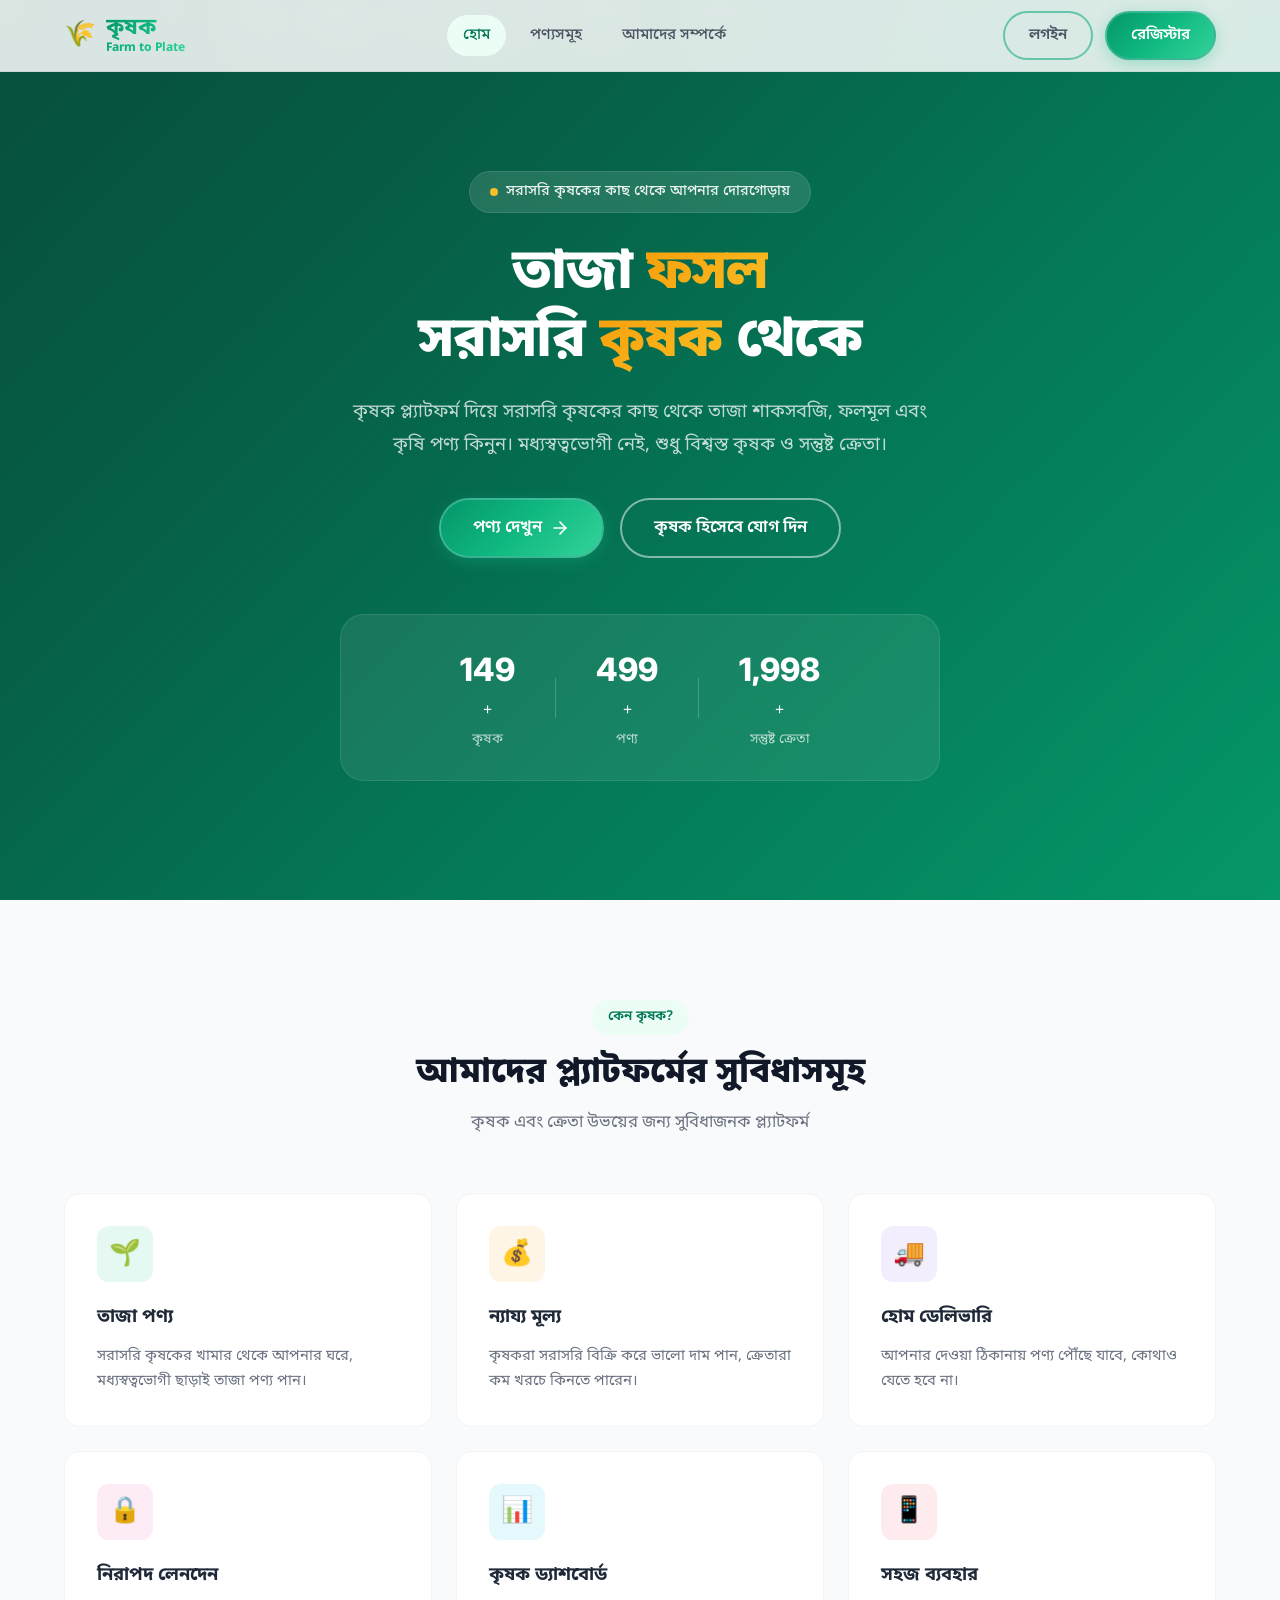
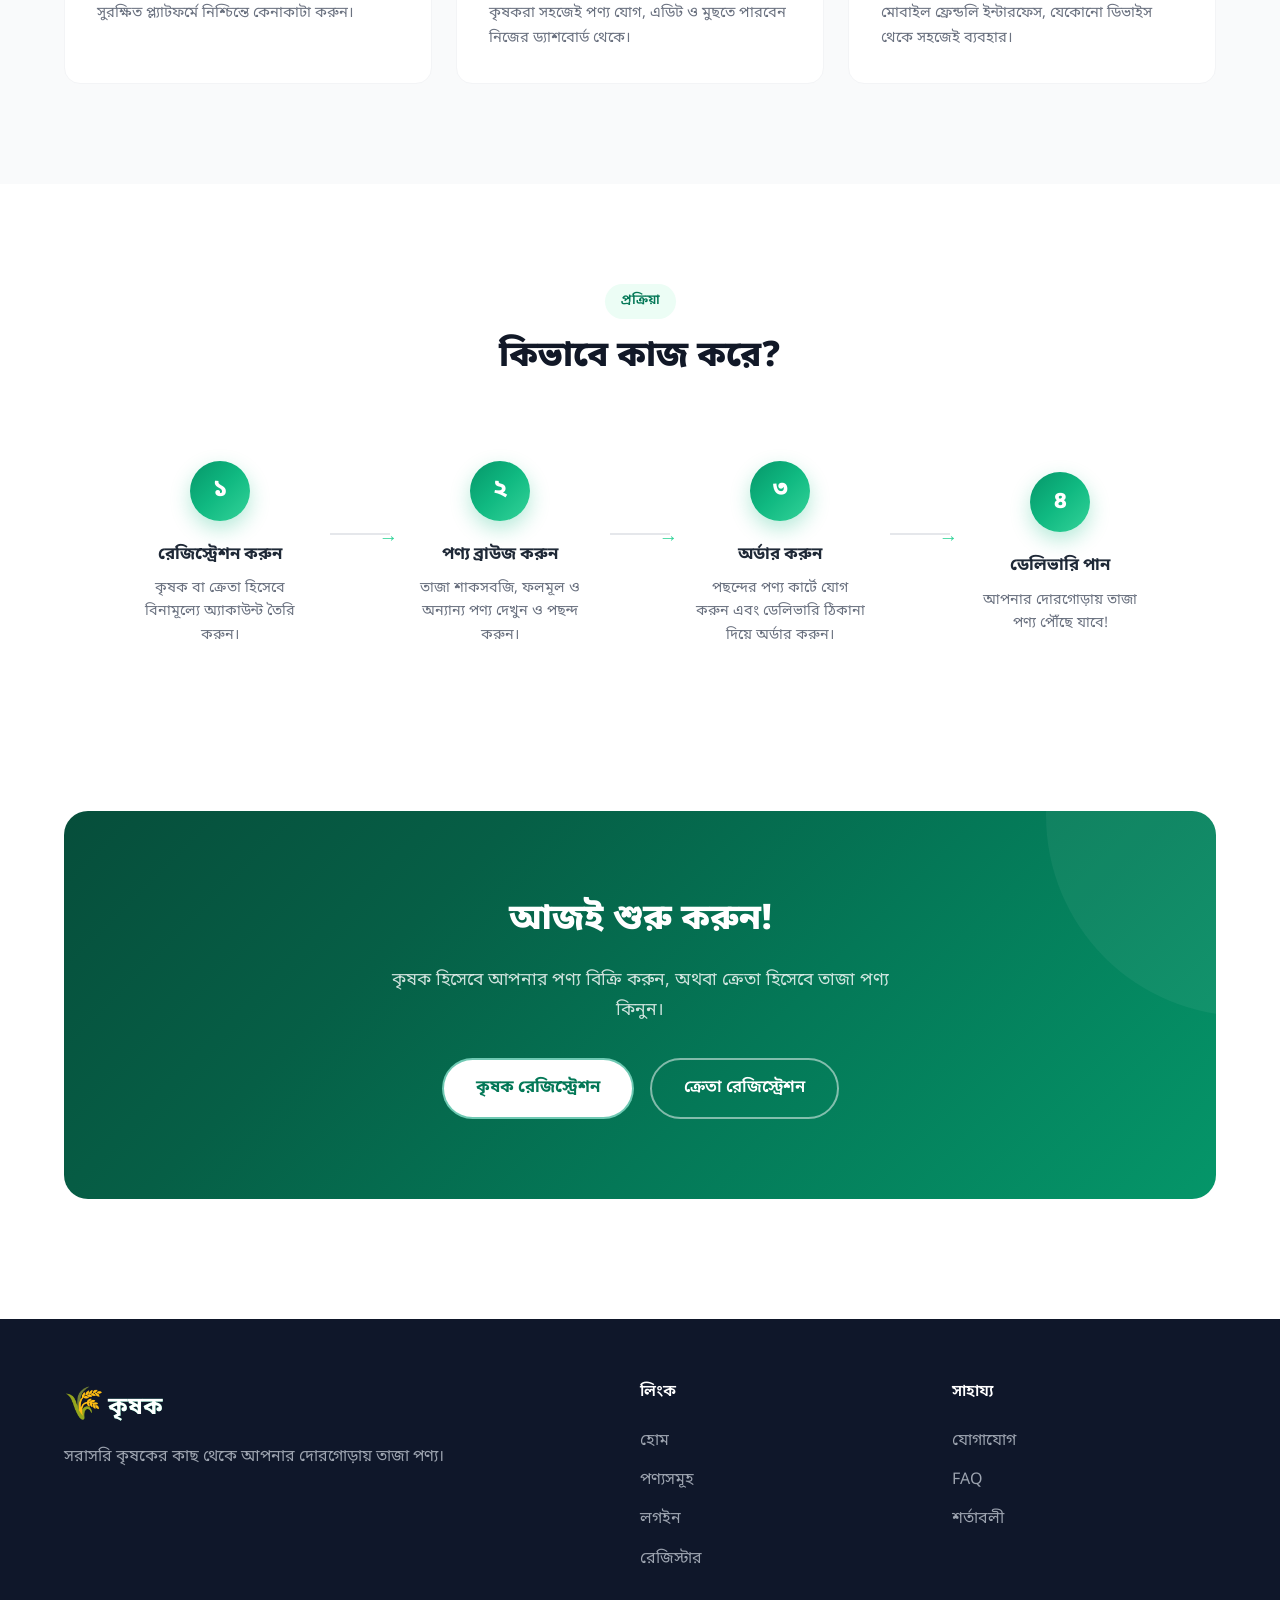
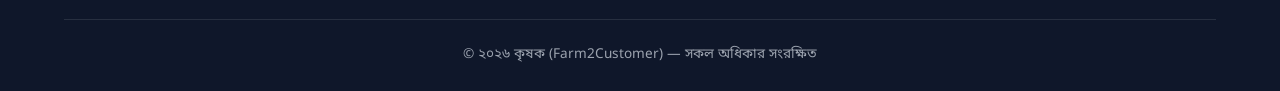
==== commit 9c28f963: "jwt remove" ====
--- a/index.html
+++ b/index.html
@@ -124,7 +124,7 @@
                 <div class="feature-card">
                     <div class="feature-icon" style="--accent: #ec4899;">🔒</div>
                     <h3>নিরাপদ লেনদেন</h3>
-                    <p>JWT সুরক্ষিত প্ল্যাটফর্মে নিশ্চিন্তে কেনাকাটা করুন।</p>
+                    <p>সুরক্ষিত প্ল্যাটফর্মে নিশ্চিন্তে কেনাকাটা করুন।</p>
                 </div>
                 <div class="feature-card">
                     <div class="feature-icon" style="--accent: #06b6d4;">📊</div>
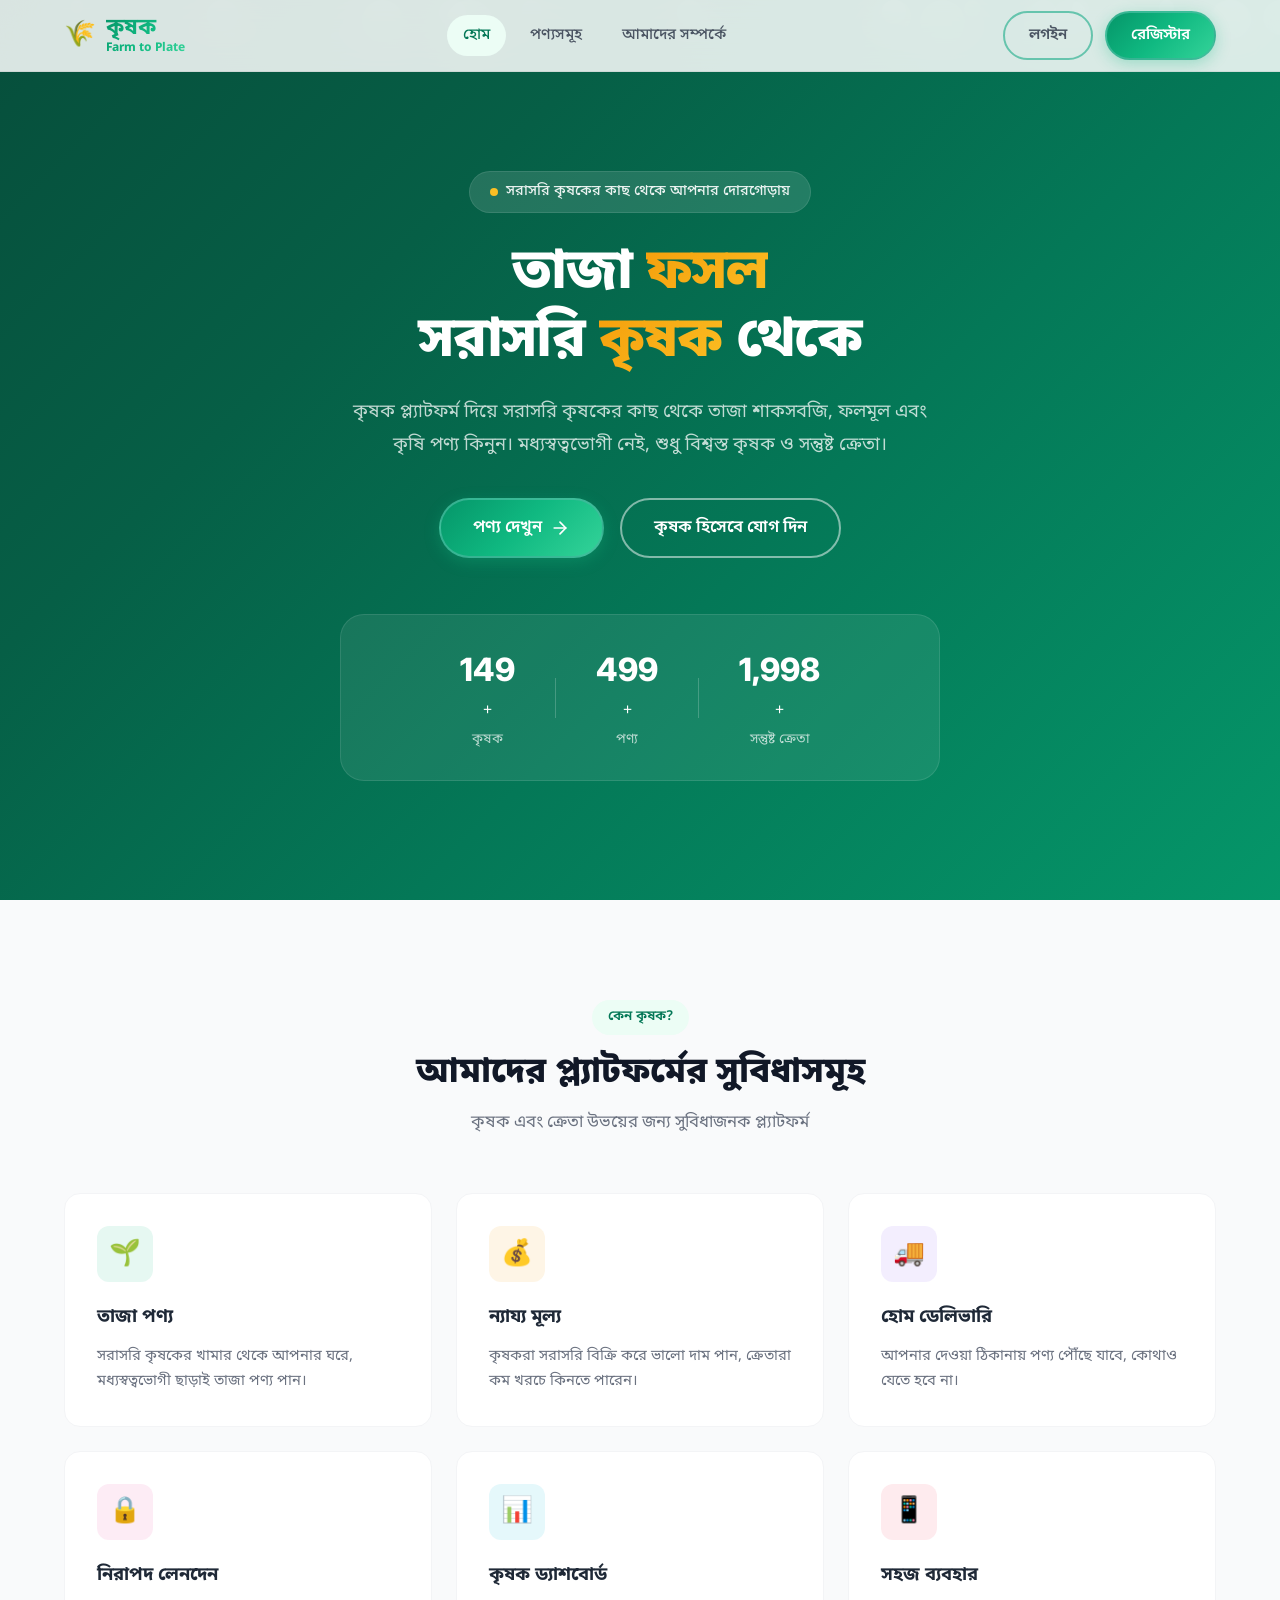
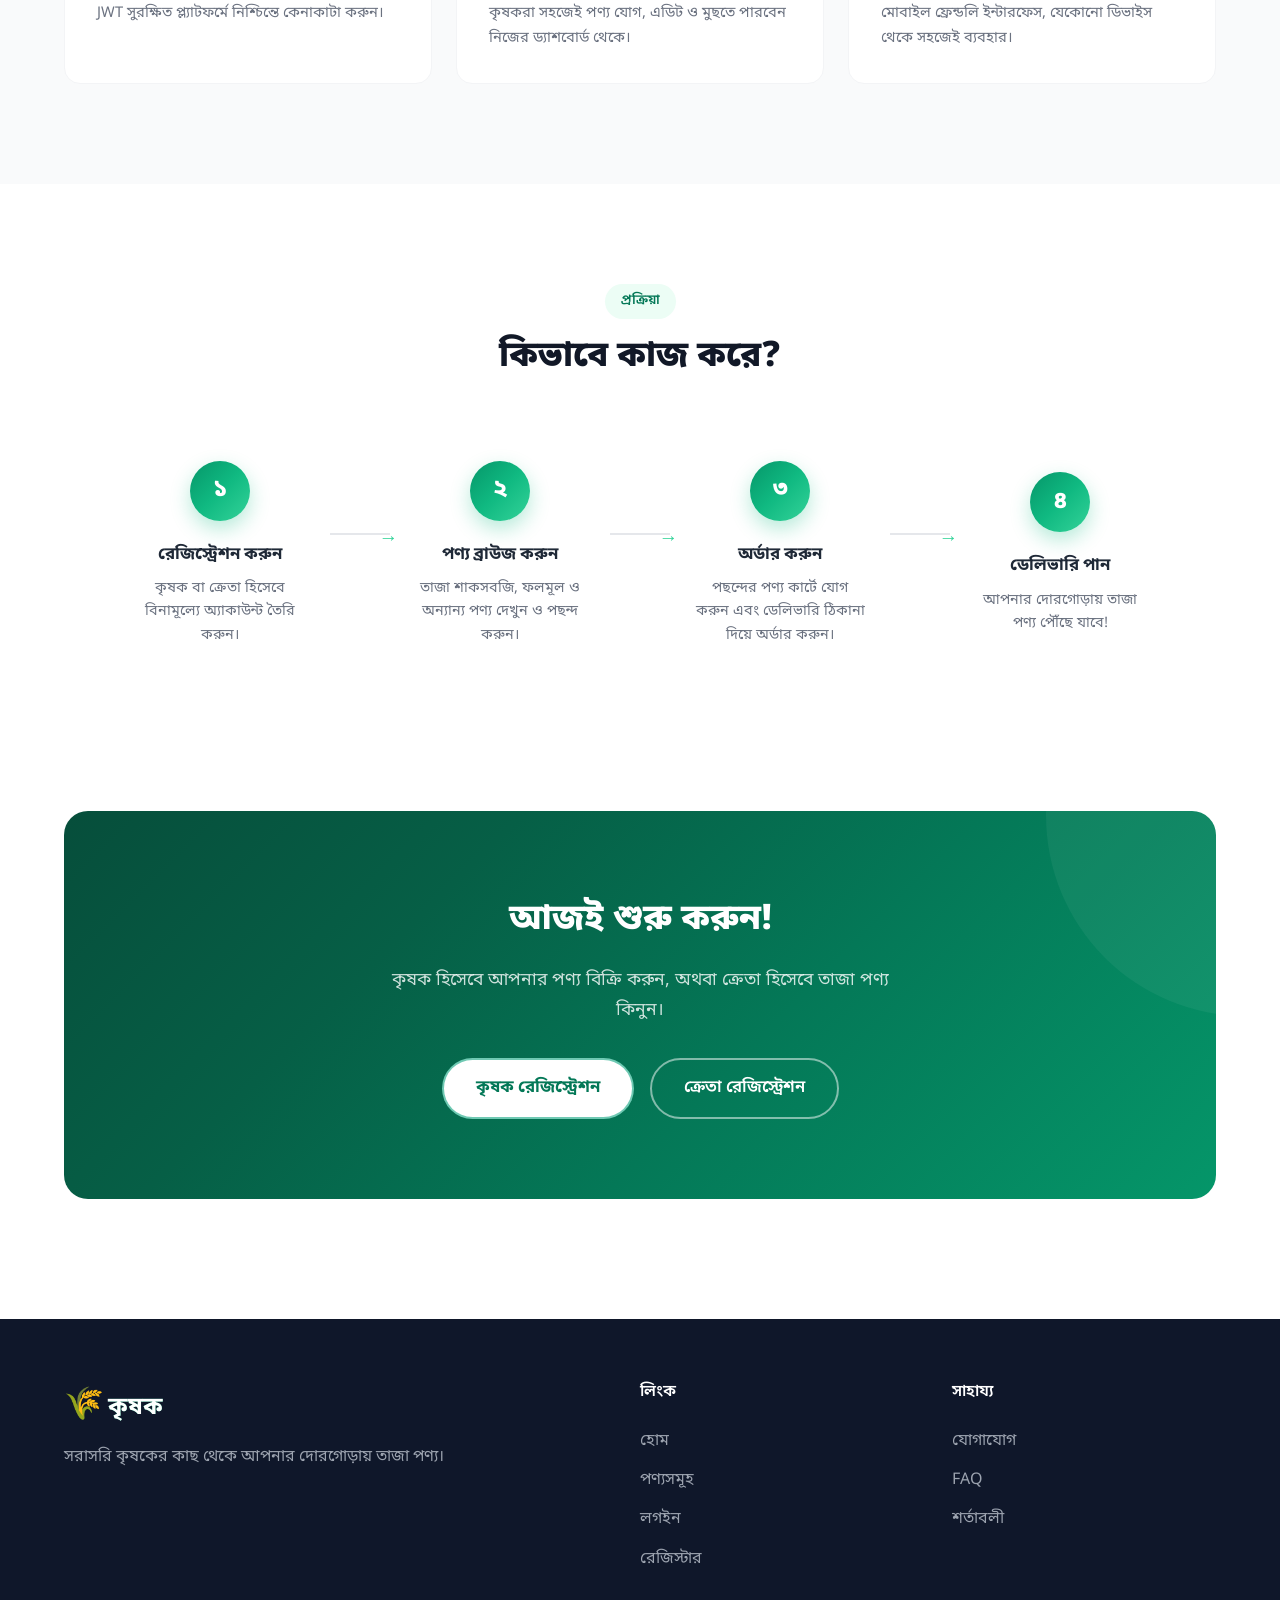
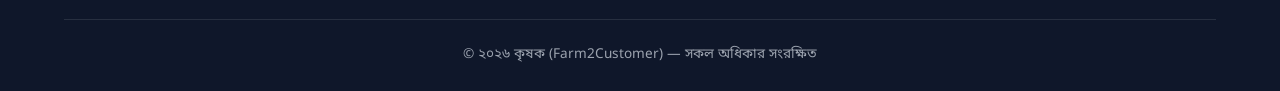
==== commit a42f88c8: "Merge pull request #8 from FaysalMahmudSajan/main update" ====
--- a/index.html
+++ b/index.html
@@ -124,7 +124,7 @@
                 <div class="feature-card">
                     <div class="feature-icon" style="--accent: #ec4899;">🔒</div>
                     <h3>নিরাপদ লেনদেন</h3>
-                    <p>সুরক্ষিত প্ল্যাটফর্মে নিশ্চিন্তে কেনাকাটা করুন।</p>
+                    <p>JWT সুরক্ষিত প্ল্যাটফর্মে নিশ্চিন্তে কেনাকাটা করুন।</p>
                 </div>
                 <div class="feature-card">
                     <div class="feature-icon" style="--accent: #06b6d4;">📊</div>
--- a/css/style.css
+++ b/css/style.css
@@ -243,11 +243,16 @@
     font-weight: 700;
     font-size: 1rem;
     cursor: pointer;
-    transition: transform var(--transition-fast);
+    transition: transform var(--transition-fast), box-shadow var(--transition-fast);
+    overflow: hidden;  /* profile picture গোলাকারে clip করার জন্য */
+    padding: 0;
+    border: 2.5px solid transparent;
 }
 
 .user-avatar:hover {
-    transform: scale(1.05);
+    transform: scale(1.08);
+    box-shadow: 0 0 0 3px rgba(16, 185, 129, 0.25);
+    border-color: var(--primary-400);
 }
 
 .user-dropdown {
